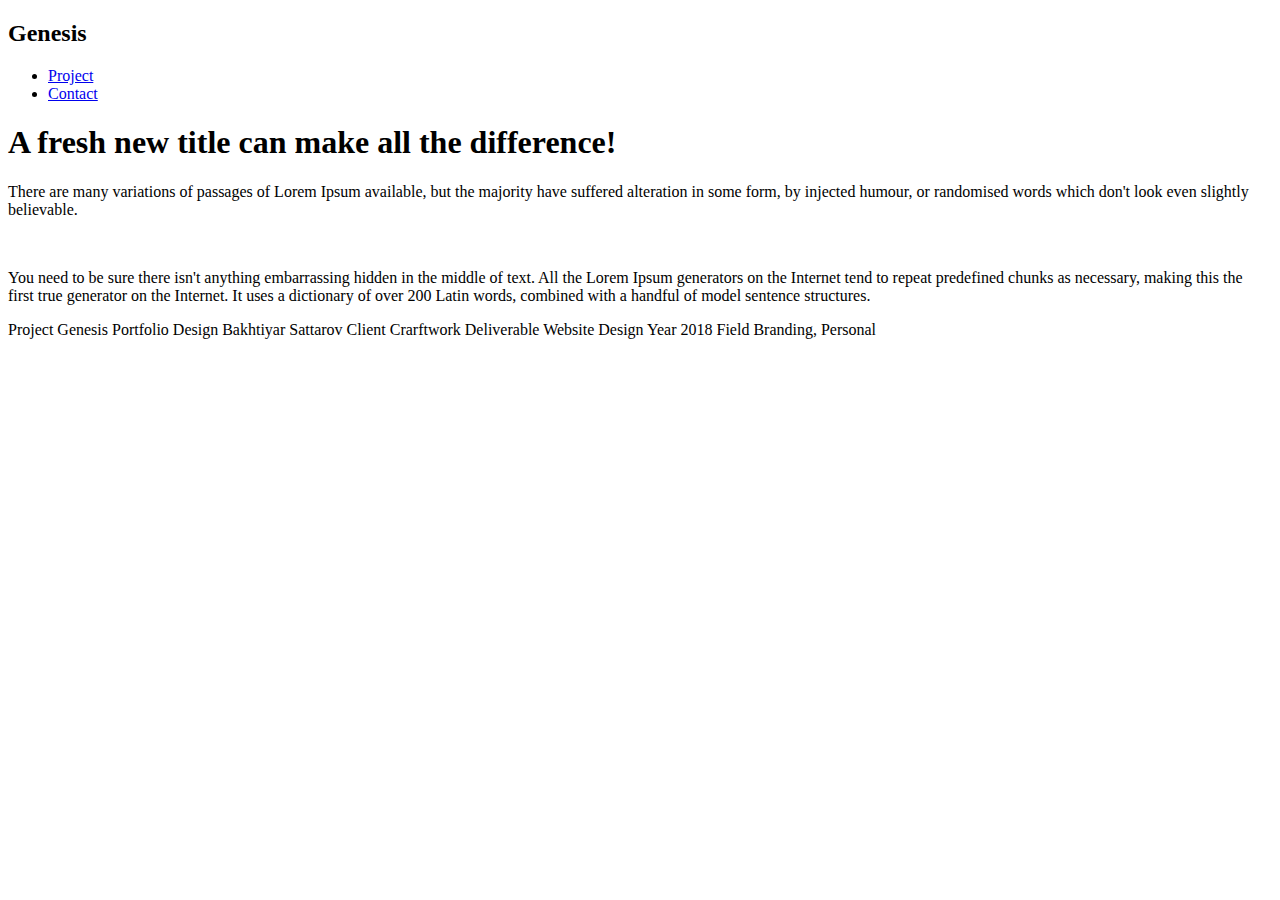
==== pages/project.html @ 143550ee "html code" ====
<!DOCTYPE html>
<html lang="en">
<head>
    <meta charset="UTF-8">
    <meta http-equiv="X-UA-Compatible" content="IE=edge">
    <meta name="viewport" content="width=device-width, initial-scale=1.0">
    <link rel="stylesheet" href="styles/project.css"/>
    <title>First Sass project</title>
</head>
<body>
    <header>
        <h2 class="logo">Genesis</h2>
        <nav class="nav">
            <ul class="nav__list">
                <li class="nav__li"><a class="nav__link" href="pages/project.html">Project</a></li>
                <li class="nav__li"><a class="nav__link" href="pages/contact.html">Contact</a></li>
            </ul>
        </nav>
    </header>
    <main class="main">
        <section class="information">
            <h1 class="main__text">A fresh new title can make all the difference!</h1>
            <p class="information">There are many variations of passages of Lorem Ipsum available, but the majority have suffered alteration in some form, by injected humour, or randomised words which don't look even slightly believable.</p>
            <br>
            <p class="information">You need to be sure there isn't anything embarrassing hidden in the middle of text. All the Lorem Ipsum generators on the Internet tend to repeat predefined chunks as necessary, making this the first true generator on the Internet. It uses a dictionary of over 200 Latin words, combined with a handful of model sentence structures.</p>
        </section>
        <section class="table">
            <tr>
                <td>Project</td>
                <td>Genesis Portfolio</td>
            </tr>
            <tr>
                <td>Design</td>
                <td>Bakhtiyar Sattarov</td>
            </tr>
            <tr>
                <td>Client</td>
                <td>Crarftwork</td>
            </tr>
            <tr>
                <td>Deliverable</td>
                <td>Website Design</td>
            </tr>
            <tr>
                <td>Year</td>
                <td>2018</td>
            </tr>
            <tr>
                <td>Field</td>
                <td>Branding, Personal</td>
            </tr>
        </section>
    </main>
    
</body>
</html>
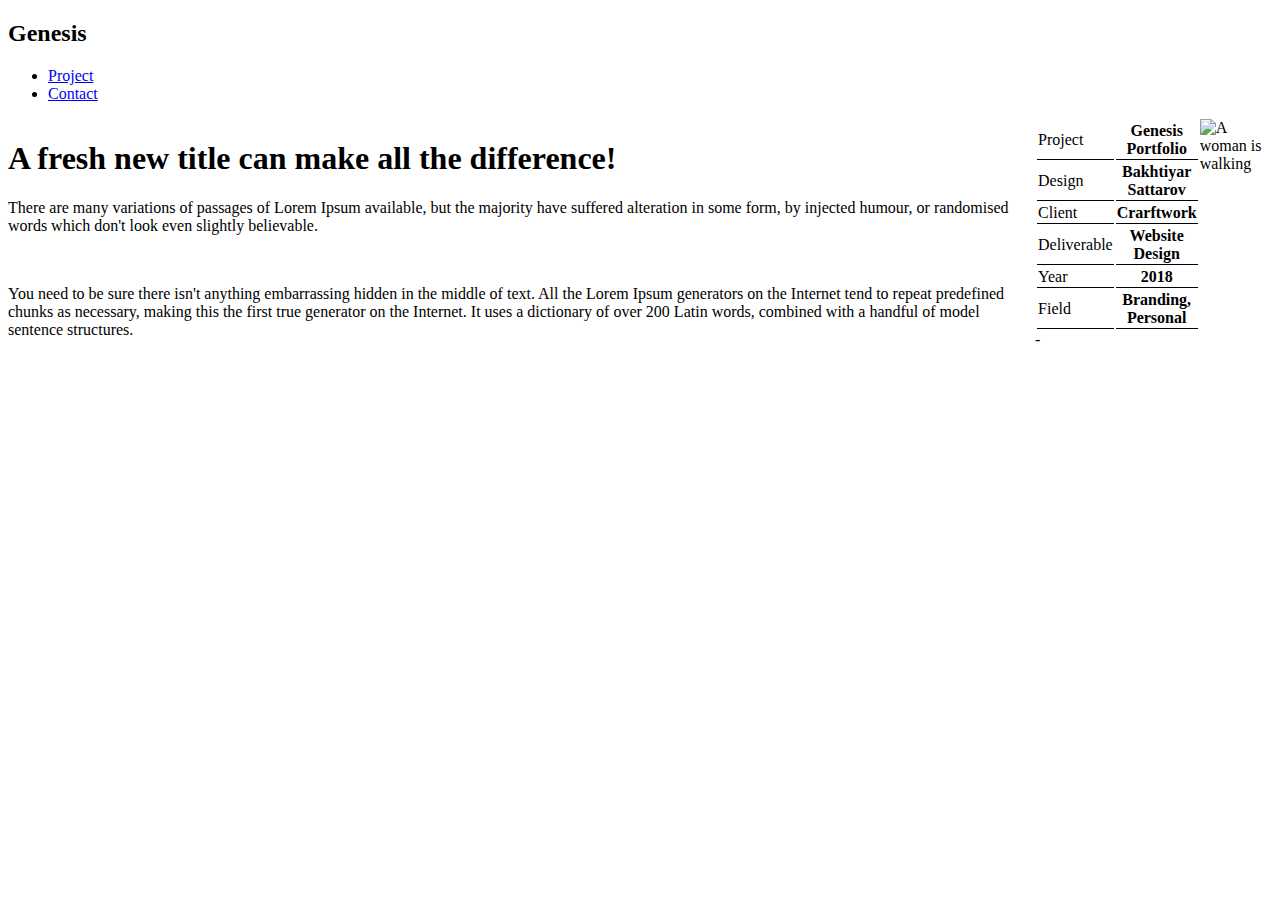
==== commit 1772e987: "project page html added" ====
--- a/pages/project.html
+++ b/pages/project.html
@@ -4,8 +4,8 @@
     <meta charset="UTF-8">
     <meta http-equiv="X-UA-Compatible" content="IE=edge">
     <meta name="viewport" content="width=device-width, initial-scale=1.0">
-    <link rel="stylesheet" href="styles/project.css"/>
     <title>First Sass project</title>
+    <link rel="stylesheet" href="project.css"/>
 </head>
 <body>
     <header>
@@ -25,30 +25,35 @@
             <p class="information">You need to be sure there isn't anything embarrassing hidden in the middle of text. All the Lorem Ipsum generators on the Internet tend to repeat predefined chunks as necessary, making this the first true generator on the Internet. It uses a dictionary of over 200 Latin words, combined with a handful of model sentence structures.</p>
         </section>
         <section class="table">
-            <tr>
-                <td>Project</td>
-                <td>Genesis Portfolio</td>
-            </tr>
-            <tr>
-                <td>Design</td>
-                <td>Bakhtiyar Sattarov</td>
-            </tr>
-            <tr>
-                <td>Client</td>
-                <td>Crarftwork</td>
-            </tr>
-            <tr>
-                <td>Deliverable</td>
-                <td>Website Design</td>
-            </tr>
-            <tr>
-                <td>Year</td>
-                <td>2018</td>
-            </tr>
-            <tr>
-                <td>Field</td>
-                <td>Branding, Personal</td>
-            </tr>
+            <table class="table__first">
+                <tr>
+                   <td>Project</td>
+                   <th>Genesis Portfolio</th>
+                </tr>
+                <tr>
+                   <td>Design</td>
+                   <th>Bakhtiyar Sattarov</th>
+                </tr>
+                <tr>
+                   <td>Client</td>
+                   <th>Crarftwork</th>
+                </tr>
+                <tr>
+                   <td>Deliverable</td>
+                   <th>Website Design</th>
+                </tr>
+                <tr>
+                  <td>Year</td>
+                  <th>2018</th>
+                </tr>
+                <tr>
+                  <td>Field</td>
+                  <th>Branding, Personal</th>
+                </tr>
+            </table>-
+        </section>
+        <section class="photo__project">
+           <img src="images/projectpic.png" alt="A woman is walking">
         </section>
     </main>
     
--- a/pages/project.css
+++ b/pages/project.css
@@ -0,0 +1,14 @@
+@import 'font';
+
+.tr, th, td{
+    border-bottom: 1px solid black;
+}
+.table{
+
+}
+.main{
+    display: flex;
+}
+.photo__project{
+
+}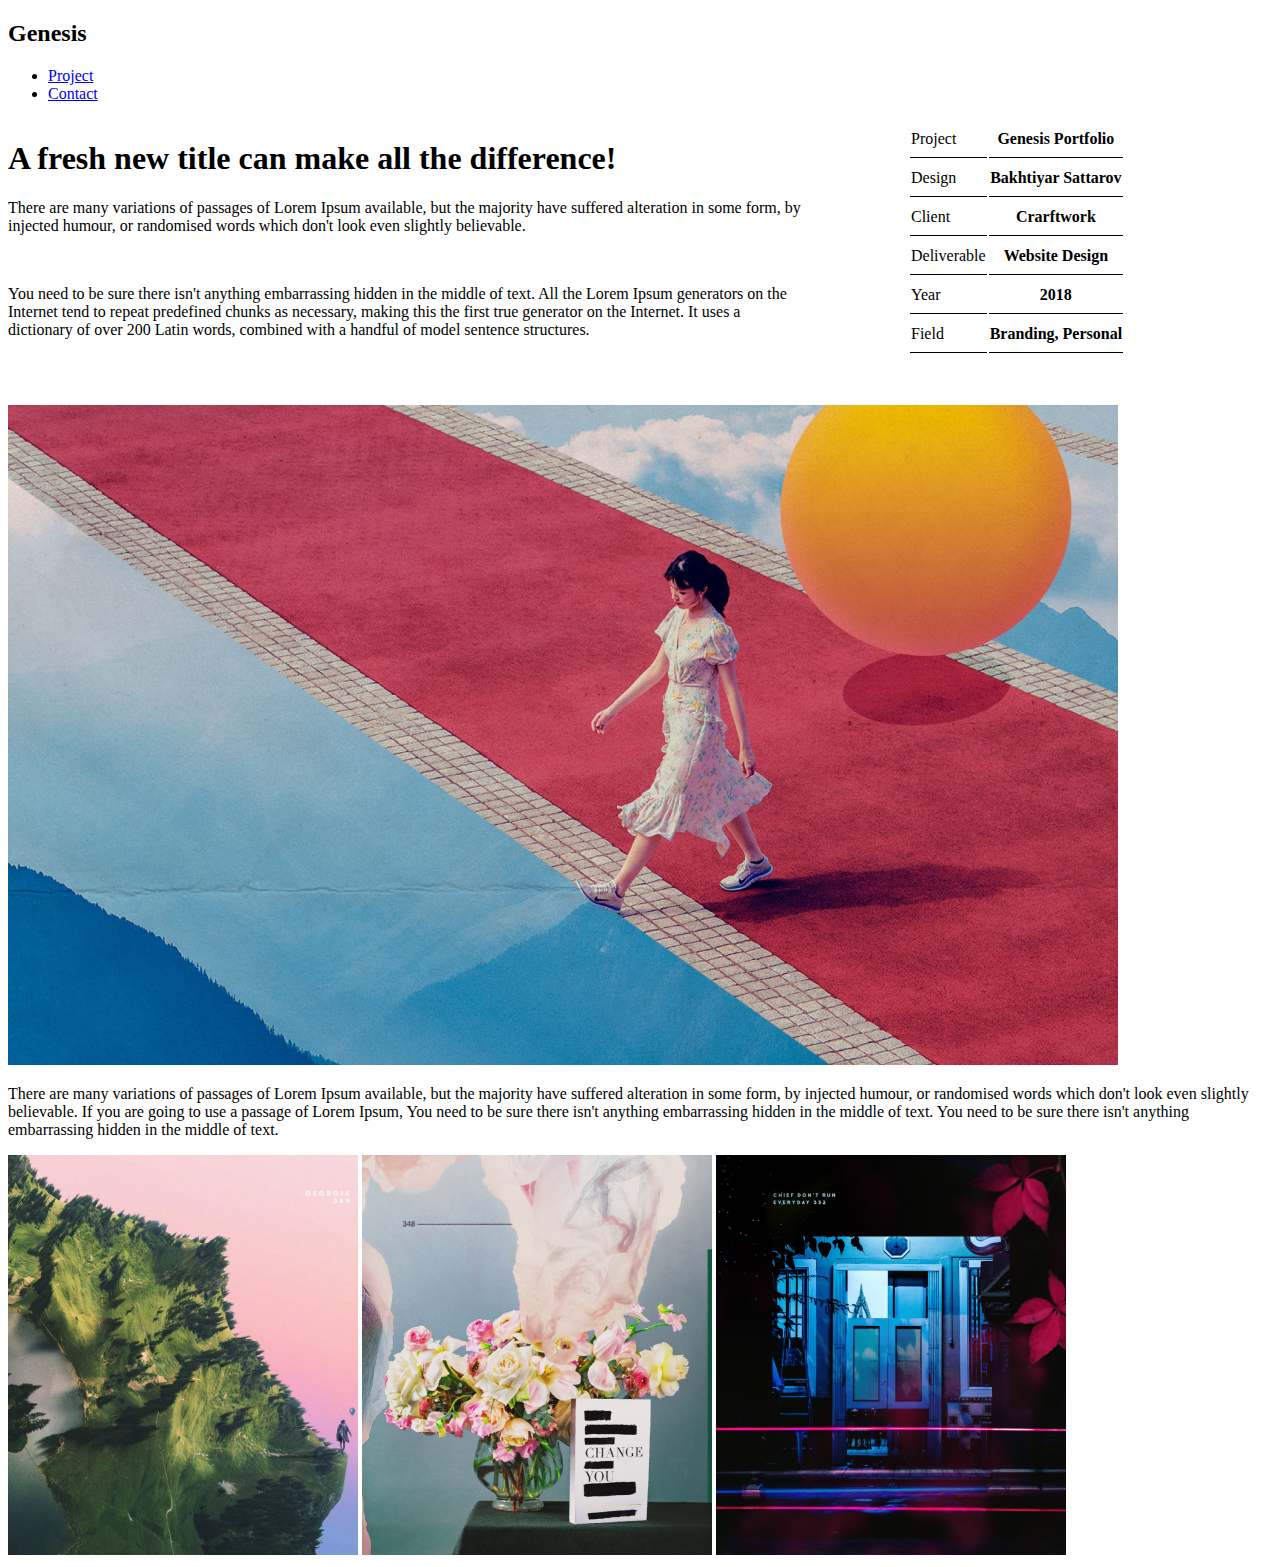
==== commit 05da7262: "style logo" ====
--- a/pages/project.html
+++ b/pages/project.html
@@ -19,13 +19,13 @@
     </header>
     <main class="main">
         <section class="information">
+        <div class="information__text">
             <h1 class="main__text">A fresh new title can make all the difference!</h1>
             <p class="information">There are many variations of passages of Lorem Ipsum available, but the majority have suffered alteration in some form, by injected humour, or randomised words which don't look even slightly believable.</p>
             <br>
             <p class="information">You need to be sure there isn't anything embarrassing hidden in the middle of text. All the Lorem Ipsum generators on the Internet tend to repeat predefined chunks as necessary, making this the first true generator on the Internet. It uses a dictionary of over 200 Latin words, combined with a handful of model sentence structures.</p>
-        </section>
-        <section class="table">
-            <table class="table__first">
+        </div>
+            <table>
                 <tr>
                    <td>Project</td>
                    <th>Genesis Portfolio</th>
@@ -50,10 +50,18 @@
                   <td>Field</td>
                   <th>Branding, Personal</th>
                 </tr>
-            </table>-
+            </table>
         </section>
         <section class="photo__project">
-           <img src="images/projectpic.png" alt="A woman is walking">
+           <img src="../images/projectpic.png" alt="A woman is walking">
+        </section>
+        <section class="text">
+            <p>There are many variations of passages of Lorem Ipsum available, but the majority have suffered alteration in some form, by injected humour, or randomised words which don't look even slightly believable. If you are going to use a passage of Lorem Ipsum, You need to be sure there isn't anything embarrassing hidden in the middle of text. You need to be sure there isn't anything embarrassing hidden in the middle of text.</p>
+        </section>
+        <section class="photos">
+            <img class="photo__oneproject" src="../images/Imageoneproject.png" alt="forest">
+            <img class="photo__twoproject" src="../images/Imagetwoproject.png" alt="Flower">
+            <img class="photo__threeproject" src="../images/Imagethreeproject.png" alt="Door">
         </section>
     </main>
     
--- a/pages/project.css
+++ b/pages/project.css
@@ -1,14 +1,19 @@
 @import 'font';
 
+.information{
+    display: flex;
+    flex-direction: row;
+}
+.information__text{
+    max-width: 800px;
+    width: 100%;
+}
+table{
+    margin-left: 100px;
+}
 .tr, th, td{
     border-bottom: 1px solid black;
 }
-.table{
-
+.photo__project{
+    margin-top: 50px;
 }
-.main{
-    display: flex;
-}
-.photo__project{
-
-}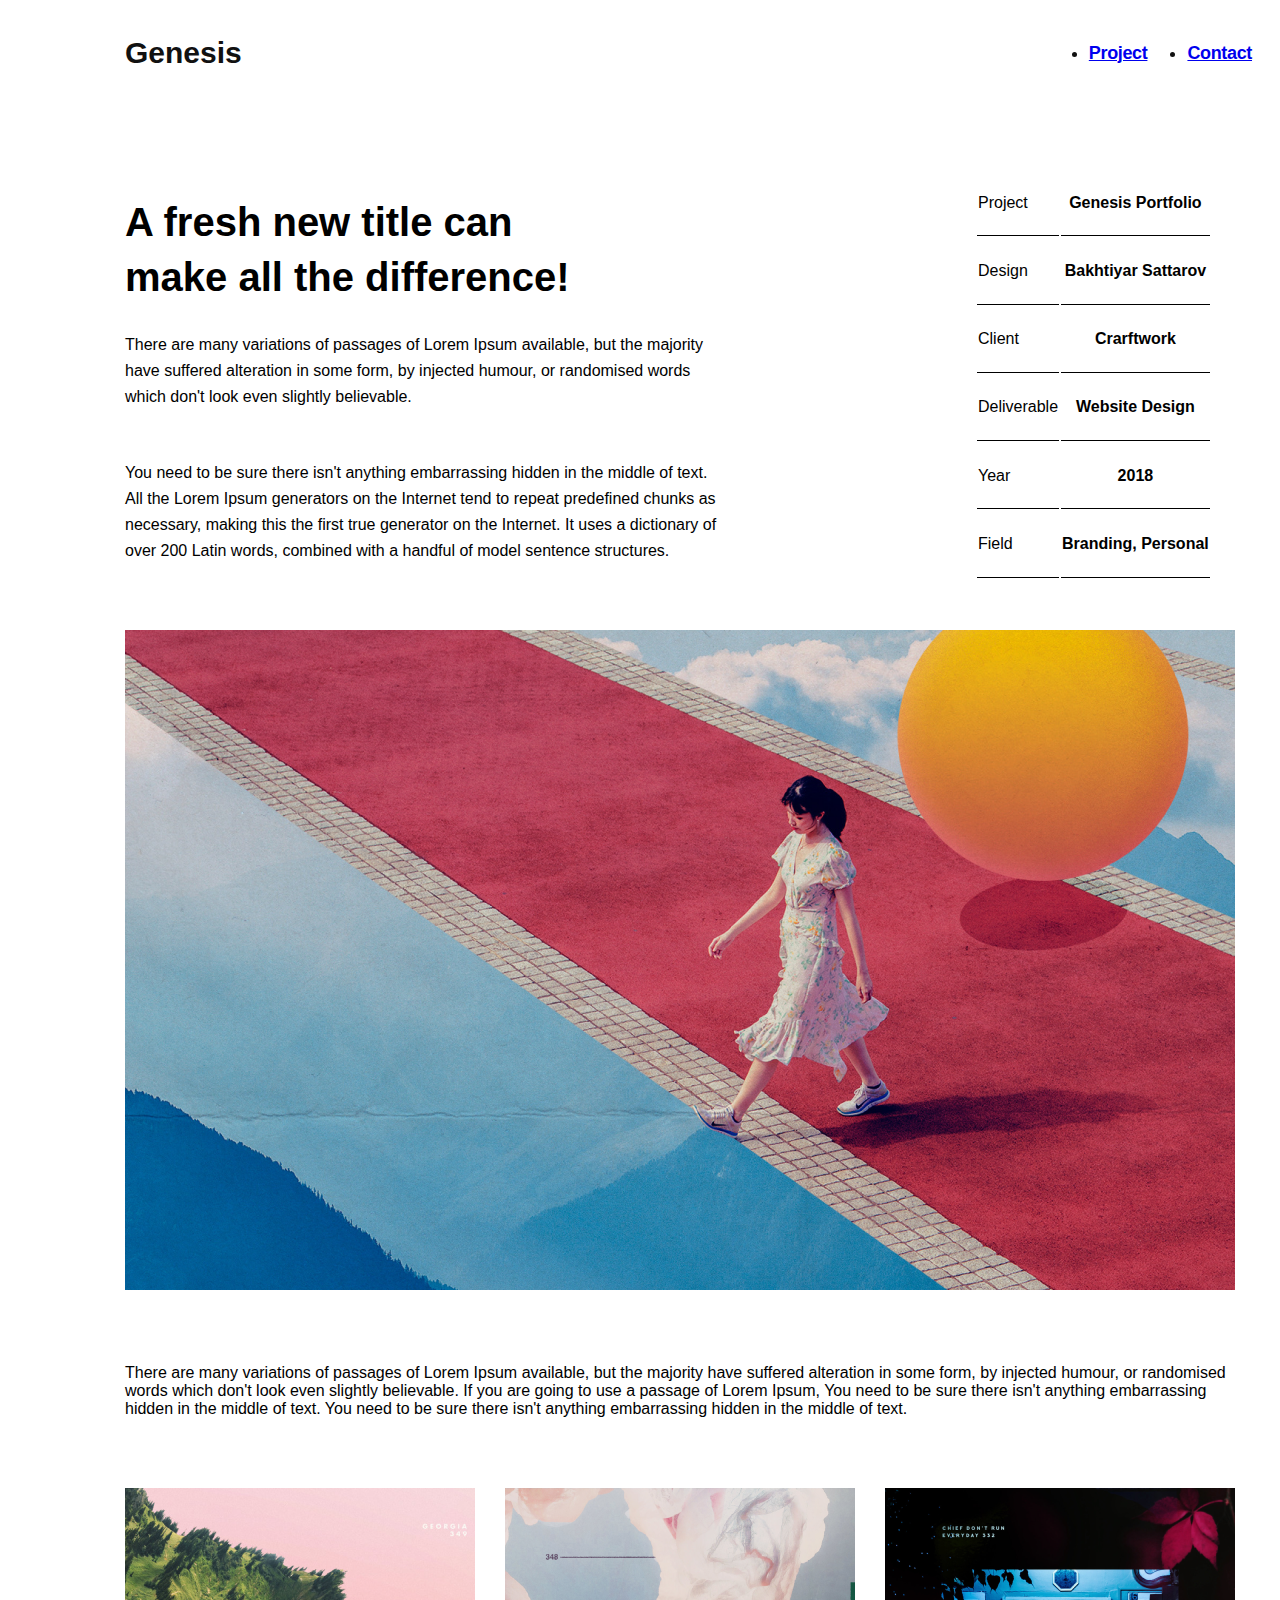
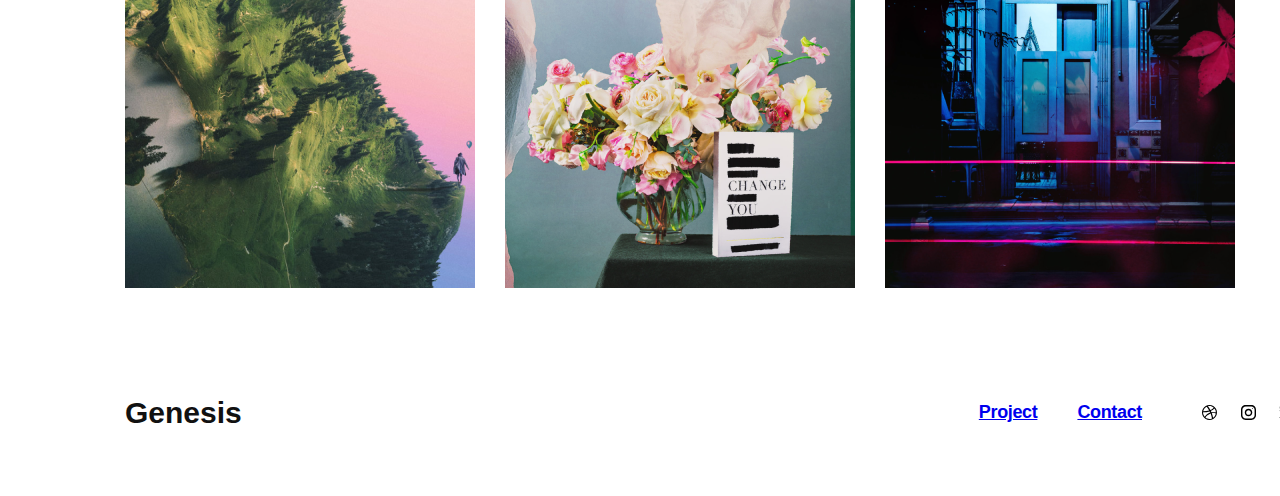
==== commit 7e5f62df: "Contact page added" ====
--- a/pages/project.html
+++ b/pages/project.html
@@ -5,26 +5,26 @@
     <meta http-equiv="X-UA-Compatible" content="IE=edge">
     <meta name="viewport" content="width=device-width, initial-scale=1.0">
     <title>First Sass project</title>
-    <link rel="stylesheet" href="project.css"/>
+    <link rel="stylesheet" type="text/css" href="project.css" />
 </head>
 <body>
     <header>
         <h2 class="logo">Genesis</h2>
         <nav class="nav">
             <ul class="nav__list">
-                <li class="nav__li"><a class="nav__link" href="pages/project.html">Project</a></li>
-                <li class="nav__li"><a class="nav__link" href="pages/contact.html">Contact</a></li>
+                <li class="nav__li"><a class="nav__link" href="project.html">Project</a></li>
+                <li class="nav__li"><a class="nav__link" href="contact.html">Contact</a></li>
             </ul>
         </nav>
     </header>
     <main class="main">
         <section class="information">
-        <div class="information__text">
-            <h1 class="main__text">A fresh new title can make all the difference!</h1>
-            <p class="information">There are many variations of passages of Lorem Ipsum available, but the majority have suffered alteration in some form, by injected humour, or randomised words which don't look even slightly believable.</p>
-            <br>
-            <p class="information">You need to be sure there isn't anything embarrassing hidden in the middle of text. All the Lorem Ipsum generators on the Internet tend to repeat predefined chunks as necessary, making this the first true generator on the Internet. It uses a dictionary of over 200 Latin words, combined with a handful of model sentence structures.</p>
-        </div>
+            <div class="information__text">
+                <h1 class="main__text">A fresh new title can make all the difference!</h1>
+                <p class="info">There are many variations of passages of Lorem Ipsum available, but the majority have suffered alteration in some form, by injected humour, or randomised words which don't look even slightly believable.</p>
+                <br>
+                <p class="info">You need to be sure there isn't anything embarrassing hidden in the middle of text. All the Lorem Ipsum generators on the Internet tend to repeat predefined chunks as necessary, making this the first true generator on the Internet. It uses a dictionary of over 200 Latin words, combined with a handful of model sentence structures.</p>
+            </div>
             <table>
                 <tr>
                    <td>Project</td>
@@ -64,6 +64,17 @@
             <img class="photo__threeproject" src="../images/Imagethreeproject.png" alt="Door">
         </section>
     </main>
-    
+    <footer class="foter">
+        <h2 class="logo">Genesis</h2>
+        <div class="foter__part">
+            <ul class="foter__list">
+                <li class="foter__li"><a class="nav__link" href="project.html">Project</a></li>
+                <li class="foter__li"><a class="nav__link" href="contact.html">Contact</a></li>
+            </ul>
+            <div class="footer__photo">
+                <img class="footer__photo1" src="../images/Socialfoterphoto.svg" alt="instagram ang twitter logo">
+            </div>
+        </div>
+    </footer>  
 </body>
 </html>--- a/pages/project.css
+++ b/pages/project.css
@@ -1,15 +1,65 @@
-@import 'font';
-
+body{
+    font-family: 'Mulish', sans-serif;
+    margin-left: 125px;
+}
+header{
+    height: 10vh;
+    display: flex;
+    flex-direction: row;
+    color: #111111;
+    font-family: 'Mulish', sans-serif;;
+    font-style: normal;
+    font-weight: bold;
+}
+.logo{
+    display: flex;
+    align-items: center;
+    font-size: 30px;
+}
+.nav{
+    font-size: 18px;
+    line-height: 23px;
+    /* identical to box height */
+    letter-spacing: -0.346154px;
+    display: flex;
+    max-width: 1110px;
+    width: 100%;
+    justify-content: flex-end;
+    align-items: center;
+}
+.nav__list{
+    display: flex;
+}
+.nav__li{
+    margin: 20px;
+    align-items: center;
+}
 .information{
+    margin-top: 70px;
     display: flex;
     flex-direction: row;
 }
 .information__text{
-    max-width: 800px;
+    max-width: 600px;
     width: 100%;
+    flex-wrap: wrap;
+    font-style: normal;
+    /* or 138% */
+}
+.main__text{
+    max-width: 500px;
+    width: 100%;
+    font-size: 40px;
+    line-height: 55px;
+    font-weight: bold;
+}
+.info{
+    font-weight: normal;
+    font-size: 16px;
+    line-height: 26px;
 }
 table{
-    margin-left: 100px;
+    margin-left: 250px;
 }
 .tr, th, td{
     border-bottom: 1px solid black;
@@ -17,3 +67,67 @@
 .photo__project{
     margin-top: 50px;
 }
+.text{
+    margin-top: 70px;
+    max-width: 1109px;
+    width: 100%;
+}
+.photos{
+    margin-top: 70px;
+    display: grid;
+    grid-template-columns: repeat(3, 350px);
+    grid-row: 1fr;
+    gap: 30px;
+}
+.photo__oneproject{
+    grid-area: 1/ 1/ span 1/span 1;
+}
+.photo__twoproject{
+    grid-area: 1/ 2/ span 1/span 1;
+}
+.photo__threeproject{
+    grid-area: 1/ 3/ span 1/span 1;
+}
+footer{
+    display: flex;
+    font-family: 'Mulish', sans-serif;
+    font-style: normal;
+    font-weight: bold;
+    color: #111111;
+    margin-top: 50px;
+}
+.logo{
+    display: flex;
+    align-items: center;
+    font-size: 30px;
+}
+.foter__part{
+    font-size: 18px;
+    line-height: 23px;
+    /* identical to box height */
+    letter-spacing: -0.346154px;
+    display: flex;
+    max-width: 1110px;
+    width: 100%;
+    height: 150px;
+    align-items: center;
+    justify-content: flex-end;
+}
+.foter__list{
+    display: flex;
+}
+.foter__li{
+    margin: 20px;
+    align-items: center;
+    display: flex;
+}
+.footer__photo{
+    display: flex;
+    width: 20px;
+    height: 20px;
+    align-items: center;
+    margin-left: 40px;
+    margin-right: 50px;
+}
+
+
